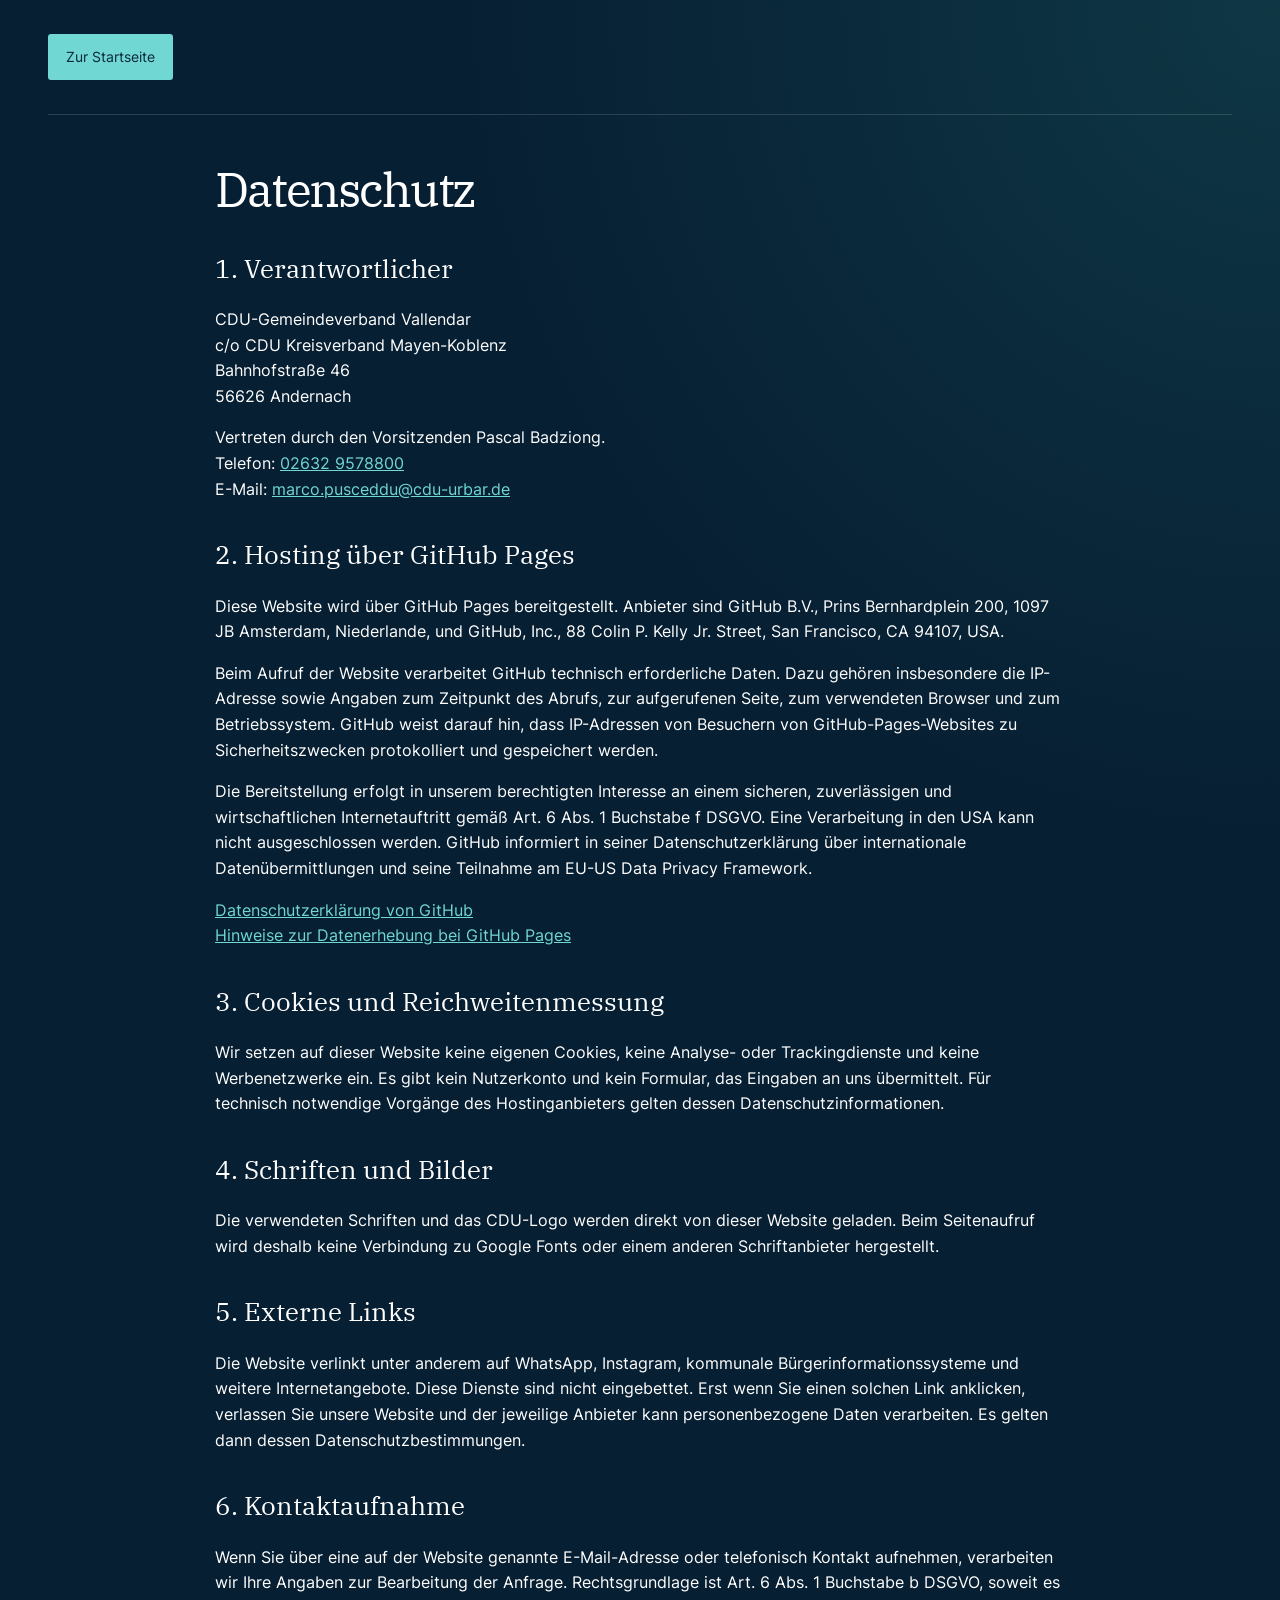
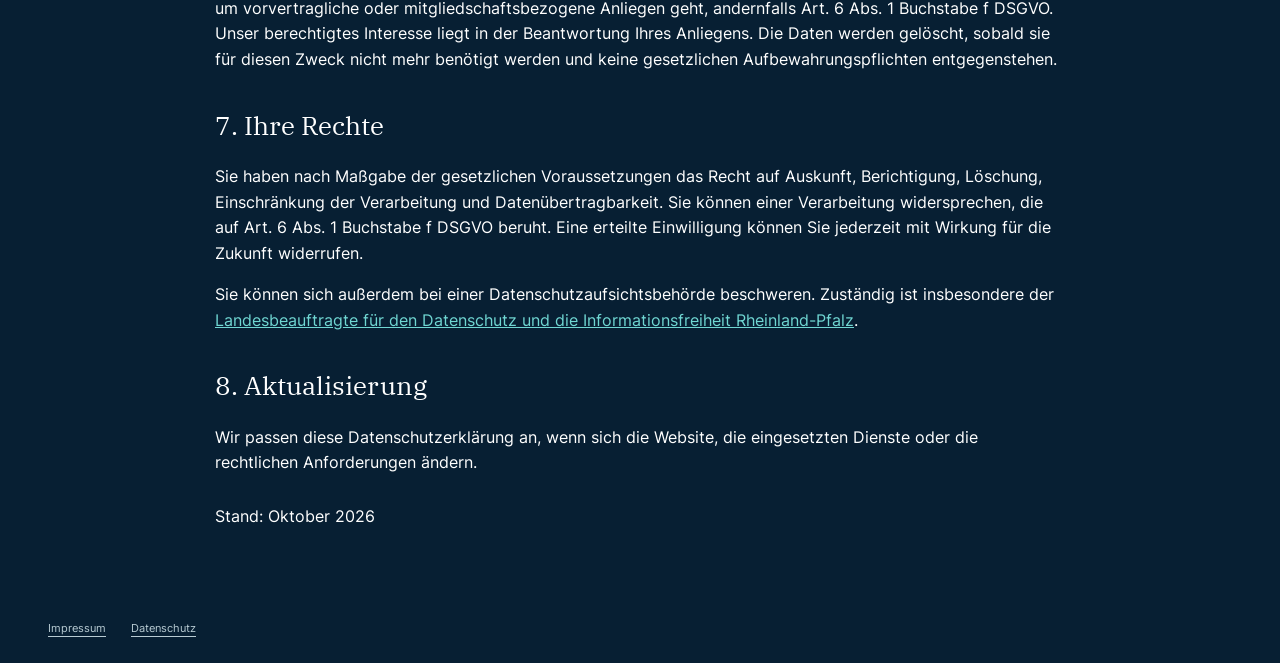
==== datenschutz.html @ 4efd2edb "Publish standalone launch landing page" ====
<!doctype html><html lang="de"><head><meta charset="utf-8"><meta name="viewport" content="width=device-width,initial-scale=1"><meta name="robots" content="noindex,nofollow"><title>Datenschutz | CDU Vallendar</title><link rel="stylesheet" href="landing.css"><link rel="icon" href="favicon.svg"><style>main{max-width:850px;padding-block:48px}main h1{font-size:48px}main h2{font:26px/1.3 Plex,Georgia,serif;margin-top:36px}main a{color:var(--teal)}section{margin-bottom:28px}</style></head><body><header class="shell header"><a class="channel-link" href="./">Zur Startseite</a></header><main class="shell"><h1>Datenschutz</h1>
      <section>
        <h2>1. Verantwortlicher</h2>
        <p><strong>CDU-Gemeindeverband Vallendar</strong><br>c/o CDU Kreisverband Mayen-Koblenz<br>Bahnhofstraße 46<br>56626 Andernach</p>
        <p>Vertreten durch den Vorsitzenden Pascal Badziong.<br>Telefon: <a href="tel:+4926329578800">02632 9578800</a><br>E-Mail: <a href="mailto:marco.pusceddu@cdu-urbar.de">marco.pusceddu@cdu-urbar.de</a></p>
      </section>
      <section>
        <h2>2. Hosting über GitHub Pages</h2>
        <p>Diese Website wird über GitHub Pages bereitgestellt. Anbieter sind GitHub B.V., Prins Bernhardplein 200, 1097 JB Amsterdam, Niederlande, und GitHub, Inc., 88 Colin P. Kelly Jr. Street, San Francisco, CA 94107, USA.</p>
        <p>Beim Aufruf der Website verarbeitet GitHub technisch erforderliche Daten. Dazu gehören insbesondere die IP-Adresse sowie Angaben zum Zeitpunkt des Abrufs, zur aufgerufenen Seite, zum verwendeten Browser und zum Betriebssystem. GitHub weist darauf hin, dass IP-Adressen von Besuchern von GitHub-Pages-Websites zu Sicherheitszwecken protokolliert und gespeichert werden.</p>
        <p>Die Bereitstellung erfolgt in unserem berechtigten Interesse an einem sicheren, zuverlässigen und wirtschaftlichen Internetauftritt gemäß Art. 6 Abs. 1 Buchstabe f DSGVO. Eine Verarbeitung in den USA kann nicht ausgeschlossen werden. GitHub informiert in seiner Datenschutzerklärung über internationale Datenübermittlungen und seine Teilnahme am EU-US Data Privacy Framework.</p>
        <p><a href="https://docs.github.com/de/site-policy/privacy-policies/github-general-privacy-statement">Datenschutzerklärung von GitHub</a><br><a href="https://docs.github.com/de/pages/getting-started-with-github-pages/what-is-github-pages#datensammlung">Hinweise zur Datenerhebung bei GitHub Pages</a></p>
      </section>
      <section>
        <h2>3. Cookies und Reichweitenmessung</h2>
        <p>Wir setzen auf dieser Website keine eigenen Cookies, keine Analyse- oder Trackingdienste und keine Werbenetzwerke ein. Es gibt kein Nutzerkonto und kein Formular, das Eingaben an uns übermittelt. Für technisch notwendige Vorgänge des Hostinganbieters gelten dessen Datenschutzinformationen.</p>
      </section>
      <section>
        <h2>4. Schriften und Bilder</h2>
        <p>Die verwendeten Schriften und das CDU-Logo werden direkt von dieser Website geladen. Beim Seitenaufruf wird deshalb keine Verbindung zu Google Fonts oder einem anderen Schriftanbieter hergestellt.</p>
      </section>
      <section>
        <h2>5. Externe Links</h2>
        <p>Die Website verlinkt unter anderem auf WhatsApp, Instagram, kommunale Bürgerinformationssysteme und weitere Internetangebote. Diese Dienste sind nicht eingebettet. Erst wenn Sie einen solchen Link anklicken, verlassen Sie unsere Website und der jeweilige Anbieter kann personenbezogene Daten verarbeiten. Es gelten dann dessen Datenschutzbestimmungen.</p>
      </section>
      <section>
        <h2>6. Kontaktaufnahme</h2>
        <p>Wenn Sie über eine auf der Website genannte E-Mail-Adresse oder telefonisch Kontakt aufnehmen, verarbeiten wir Ihre Angaben zur Bearbeitung der Anfrage. Rechtsgrundlage ist Art. 6 Abs. 1 Buchstabe b DSGVO, soweit es um vorvertragliche oder mitgliedschaftsbezogene Anliegen geht, andernfalls Art. 6 Abs. 1 Buchstabe f DSGVO. Unser berechtigtes Interesse liegt in der Beantwortung Ihres Anliegens. Die Daten werden gelöscht, sobald sie für diesen Zweck nicht mehr benötigt werden und keine gesetzlichen Aufbewahrungspflichten entgegenstehen.</p>
      </section>
      
      
      <section>
        <h2>7. Ihre Rechte</h2>
        <p>Sie haben nach Maßgabe der gesetzlichen Voraussetzungen das Recht auf Auskunft, Berichtigung, Löschung, Einschränkung der Verarbeitung und Datenübertragbarkeit. Sie können einer Verarbeitung widersprechen, die auf Art. 6 Abs. 1 Buchstabe f DSGVO beruht. Eine erteilte Einwilligung können Sie jederzeit mit Wirkung für die Zukunft widerrufen.</p>
        <p>Sie können sich außerdem bei einer Datenschutzaufsichtsbehörde beschweren. Zuständig ist insbesondere der <a href="https://www.datenschutz.rlp.de/">Landesbeauftragte für den Datenschutz und die Informationsfreiheit Rheinland-Pfalz</a>.</p>
      </section>
      <section>
        <h2>8. Aktualisierung</h2>
        <p>Wir passen diese Datenschutzerklärung an, wenn sich die Website, die eingesetzten Dienste oder die rechtlichen Anforderungen ändern.</p>
      </section>
      <p class="legal-updated">Stand: Oktober 2026</p>
    </main><footer class="shell"><nav><a href="impressum.html">Impressum</a><a href="datenschutz.html">Datenschutz</a></nav></footer></body></html>
---- landing.css ----
@font-face{font-family:Inter;src:url('inter-regular.ttf') format('truetype');font-weight:100 900;font-display:swap}
@font-face{font-family:Plex;src:url('ibm-plex-serif-regular.ttf') format('truetype');font-display:swap}
:root{color-scheme:dark;--navy:#071f33;--teal:#70d7d3;--ink:#0b2739;--muted:#b8cbd3}
*{box-sizing:border-box}html{scroll-behavior:smooth}body{margin:0;background:var(--navy);color:#fff;font-family:Inter,Arial,sans-serif;-webkit-font-smoothing:antialiased;line-height:1.6}body:before{content:"";position:absolute;top:0;right:0;width:65%;height:850px;background:radial-gradient(ellipse at top right,#18565b70,transparent 70%);pointer-events:none;z-index:-1}.shell{width:min(1280px,calc(100% - 96px));margin-inline:auto}.header{display:flex;align-items:center;justify-content:space-between;gap:24px;padding-block:34px;border-bottom:1px solid #ffffff24}.brand{display:flex;gap:24px;align-items:center}.brand img{width:122px;height:auto;background:white;padding:10px 12px;border-radius:3px}.brand span{font-size:13px;line-height:1.45;color:var(--muted)}.brand strong{font-size:18px;color:#fff;font-weight:600}.status{font-size:12px;display:flex;align-items:center;gap:10px;color:var(--muted)}.status i{width:7px;height:7px;flex-shrink:0;background:var(--teal);border-radius:50%}.hero{display:grid;grid-template-columns:minmax(0,1.25fr) minmax(0,1fr);gap:80px;padding-block:78px 70px;align-items:center}.eyebrow{text-transform:uppercase;font-size:11px;letter-spacing:.14em;font-weight:700;color:var(--teal);margin:0 0 24px}h1,h2,p{margin-top:0}h1{font:clamp(48px,5.4vw,78px)/1.09 Plex,Georgia,serif;letter-spacing:-.045em;margin-bottom:30px}h1 em{font-style:normal;color:var(--teal);display:block}.lead{font-size:21px;line-height:1.6;max-width:570px;margin-bottom:19px}.description{color:var(--muted);max-width:520px;font-size:16px}.jump{display:inline-flex;align-items:center;gap:20px;margin-top:20px;color:var(--teal);font-size:14px;text-decoration:none;border-bottom:1px solid #70d7d380;padding-bottom:7px}.jump span{font-size:23px}.notification{background:#f7f6f2;color:var(--ink);padding:36px;border-top:4px solid var(--teal);box-shadow:0 24px 65px #0002;scroll-margin-top:24px}.card-top{display:flex;justify-content:space-between;align-items:center;margin-bottom:22px}.card-top .eyebrow{margin:0;color:#086d73}.mail-icon{width:36px;height:36px;display:grid;place-items:center;border:1px solid #b6cdcd;border-radius:50%;font-size:22px;color:#086d73}.notification h2{font:36px/1.15 Plex,Georgia,serif;letter-spacing:-.025em;margin-bottom:18px}.notification>p{font-size:14px;color:#4c626b}.preview-note{font-size:12px;line-height:1.6;background:#e6eeeb;border-left:3px solid #557d79;padding:12px 14px;margin:22px 0}.preview-note strong{font-weight:600}fieldset{margin:0;padding:0;border:0;min-width:0}label{font-size:13px;display:block}input[type=email]{width:100%;padding:14px 12px;margin-top:8px;border:1px solid #b9c7c9;background:#fff;color:#42535a;border-radius:3px;font:inherit;font-size:14px;opacity:1}.consent{display:flex;align-items:flex-start;gap:10px;margin:18px 0 22px;font-size:12px;color:#4c626b;line-height:1.5}.consent input{flex-shrink:0;width:17px;height:17px;margin:1px 0;accent-color:#087b80}button{width:100%;display:flex;align-items:center;justify-content:space-between;gap:12px;padding:15px 18px;border:0;border-radius:3px;background:#d5e1df;color:#49615f;font:inherit;font-size:14px;font-weight:600;cursor:not-allowed}.notification .fineprint{font-size:11px;line-height:1.6;margin:16px 0 0}.places{display:grid;grid-template-columns:repeat(4,minmax(0,1fr));border-top:1px solid #ffffff24;border-bottom:1px solid #ffffff24;padding-block:26px;gap:24px}.places div+div{border-left:1px solid #ffffff24;padding-left:28px}.places span{font-size:10px;letter-spacing:.1em;text-transform:uppercase;color:var(--teal)}.places h2{font:24px/1.3 Plex,Georgia,serif;margin:8px 0 0}footer{display:flex;justify-content:space-between;gap:12px;flex-wrap:wrap;padding-block:26px;color:var(--muted);font-size:11px}footer p{margin:0}footer nav{display:flex;gap:25px}footer a{color:var(--muted);text-decoration:underline;text-underline-offset:4px}.preview-footer{flex-basis:100%;font-size:10px;color:#97aeb9}a:focus-visible{outline:3px solid var(--teal);outline-offset:6px}.skip{position:absolute;top:-100px;left:20px;padding:10px;background:white;color:var(--ink);z-index:5}.skip:focus{top:10px}.sr-only{position:absolute;width:1px;height:1px;padding:0;overflow:hidden;clip:rect(0,0,0,0);white-space:nowrap;border:0}
@media(min-width:1500px){.hero{padding-block:100px}}
@media(max-width:1050px){.shell{width:calc(100% - 56px)}.hero{gap:36px}.notification{padding:26px}.lead{font-size:18px}.notification h2{font-size:32px}.places h2{font-size:21px}.places div+div{padding-left:16px}}
@media(max-width:760px){.shell{width:calc(100% - 40px)}.header{padding-block:23px;align-items:flex-start}.brand{gap:13px}.brand img{width:95px}.brand span{font-size:10px}.brand strong{font-size:15px}.status{display:none}.hero{grid-template-columns:1fr;gap:35px;padding-block:44px}.eyebrow{font-size:10px;letter-spacing:.09em}h1{font-size:clamp(44px,8.8vw,64px)}.lead{font-size:18px}.description{font-size:15px}.jump{margin-top:8px}.notification{padding:26px}.notification h2{font-size:34px}.places{grid-template-columns:repeat(2,minmax(0,1fr));gap:24px 12px}.places div+div{padding-left:0;border:0}.places h2{font-size:23px}footer{padding-block:24px}}
@media(prefers-reduced-motion:reduce){html{scroll-behavior:auto}}
.whatsapp{display:flex;align-items:center;justify-content:space-between;gap:48px;padding:40px 48px;margin-bottom:60px;background:#103345;border:1px solid #70d7d333}.whatsapp-copy{max-width:650px}.whatsapp .eyebrow{margin-bottom:16px}.whatsapp h2{font:36px/1.2 Plex,Georgia,serif;letter-spacing:-.025em;margin-bottom:18px}.whatsapp-copy>p:not(.eyebrow){color:var(--muted);font-size:15px}.channel-link{display:inline-flex;gap:22px;align-items:center;background:var(--teal);color:var(--ink);padding:12px 18px;border-radius:3px;text-decoration:none;font-size:14px;font-weight:600}.whatsapp-copy .channel-privacy{font-size:11px!important;margin:16px 0 0;max-width:560px}.qr-card{flex:0 0 210px;background:#fff;color:var(--ink);margin:0;padding:20px;text-align:center;border-radius:4px}.qr-window{position:relative;width:145px;height:145px;overflow:hidden;margin:0 auto 12px;background:#fff}.qr-window img{position:absolute;width:321px;max-width:none;height:auto;left:-93px;top:-142px}.qr-card strong{display:block;font-size:14px}.qr-card figcaption span{display:block;font-size:11px;line-height:1.5;margin-top:6px;color:#4c626b}
@media(max-width:760px){.whatsapp{flex-direction:column;align-items:flex-start;padding:26px;gap:26px;margin-bottom:40px}.whatsapp h2{font-size:30px}.qr-card{flex-basis:auto;align-self:center;width:210px}}
[hidden]{display:none!important}.signup-trap{position:absolute;left:-10000px;width:1px;height:1px;overflow:hidden}.notification button:not(:disabled){background:#087b80;color:white;cursor:pointer}.notification input:focus-visible,.notification button:focus-visible,.notification a:focus-visible{outline:3px solid #087b80;outline-offset:3px}.notification a{color:#076a70}.notification .is-error{background:#fae8e2;border-color:#a4402a;color:#722d1c}#signup-security:not(:empty){margin-bottom:16px}#signup-result:focus{outline:2px solid #087b80;outline-offset:3px}
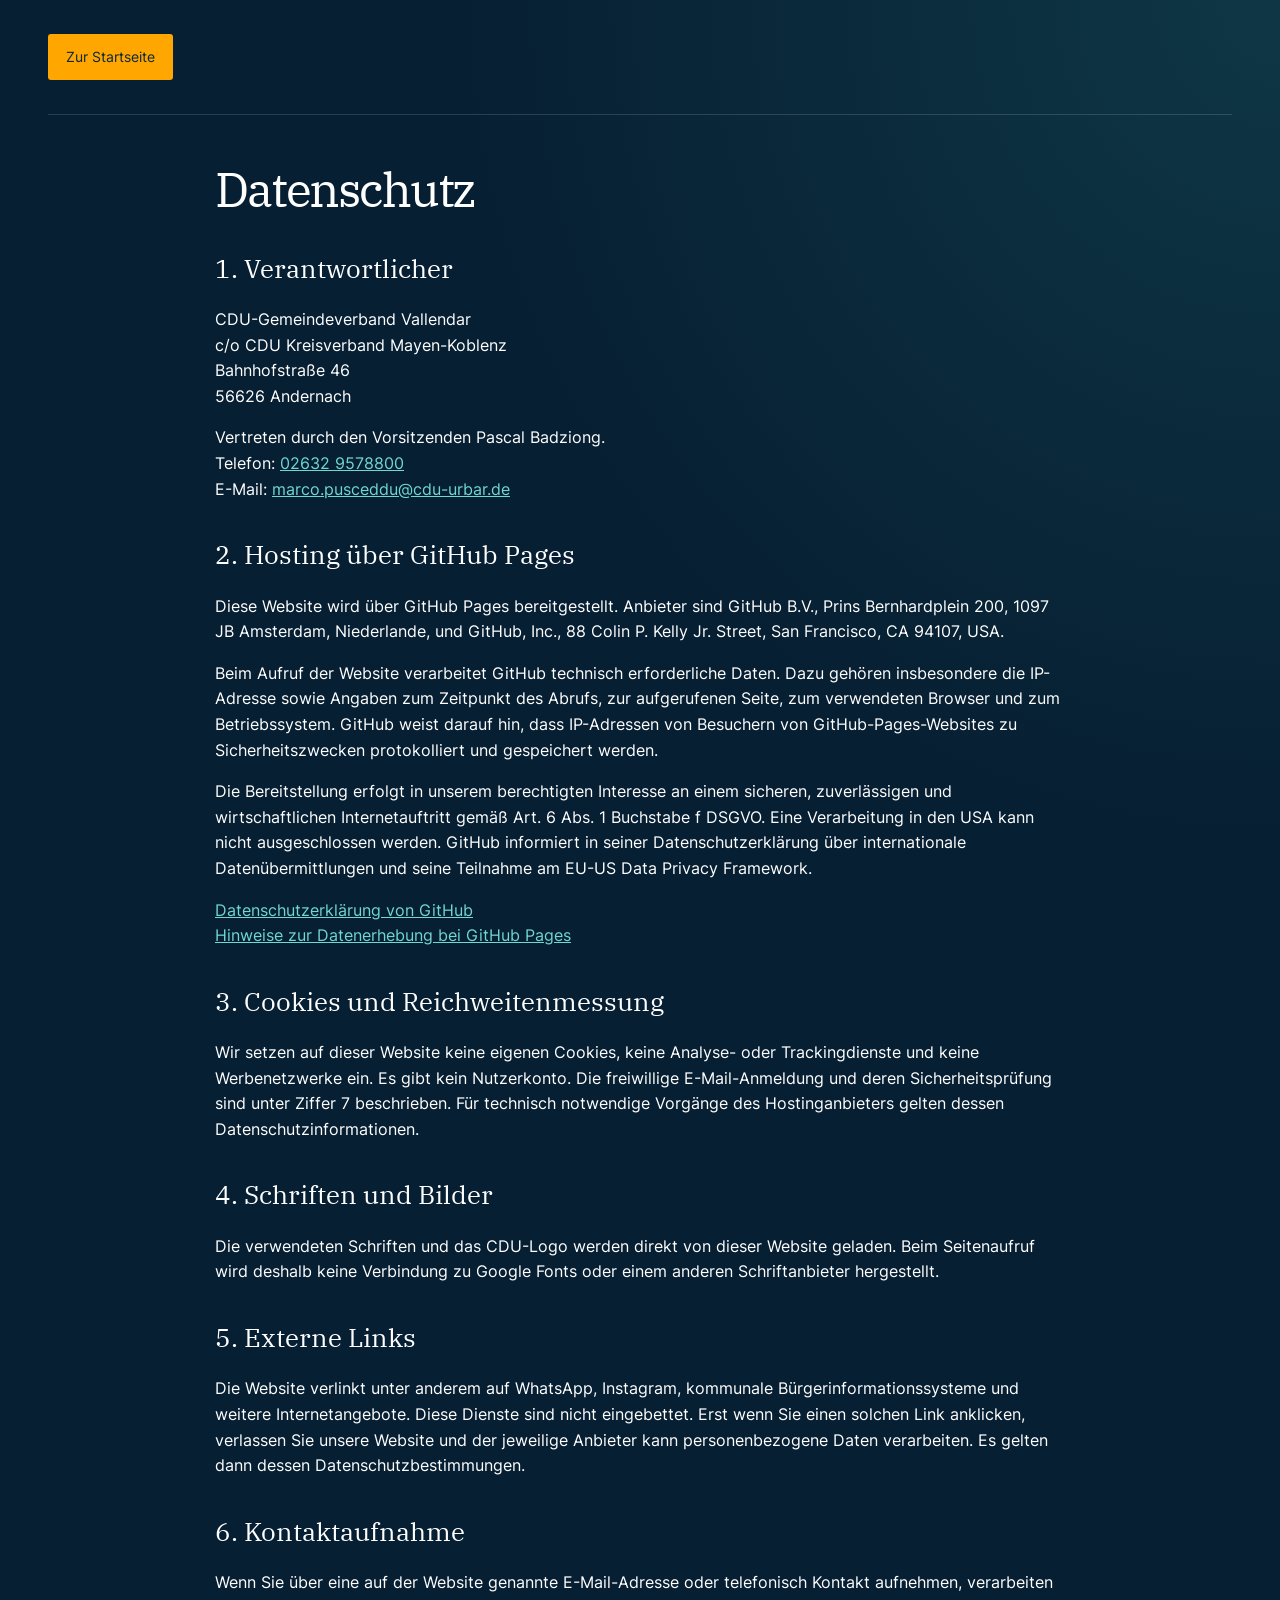
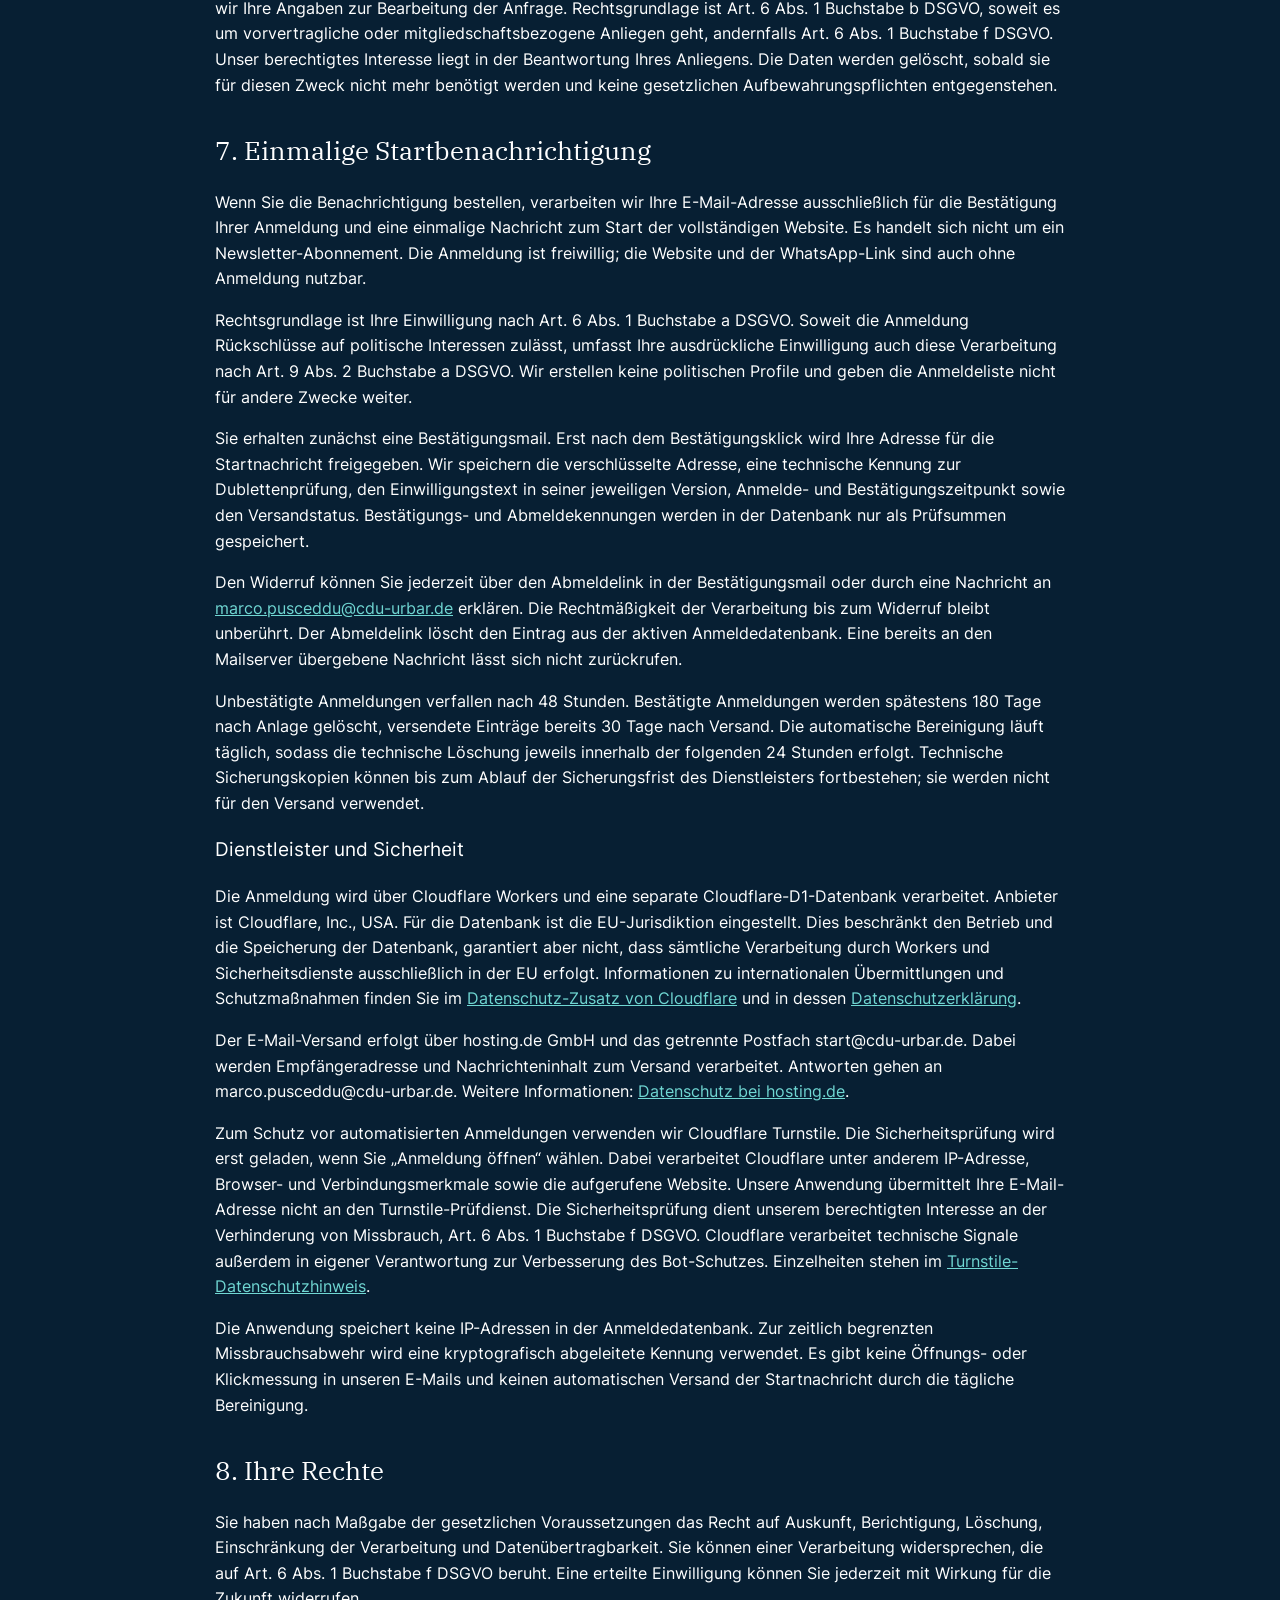
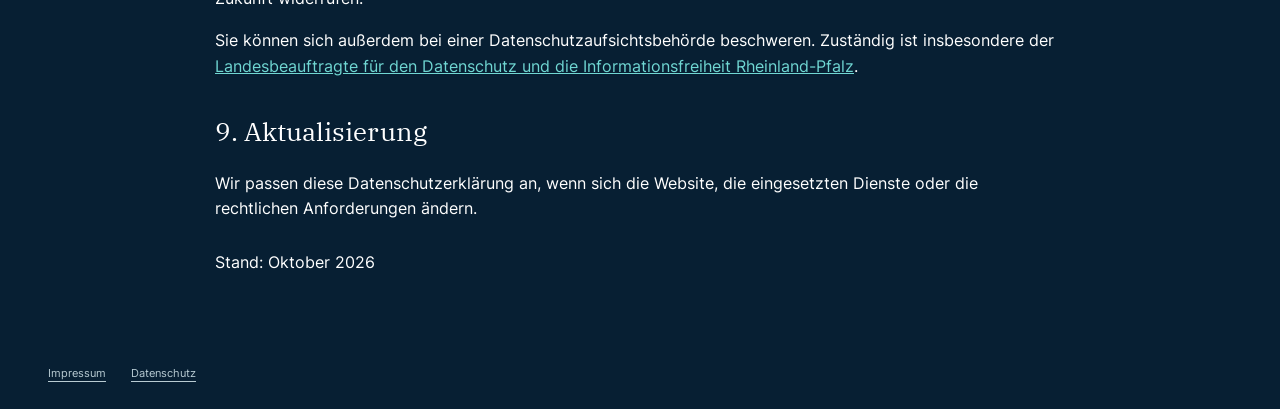
==== commit 8d2c54e4: "E-Mail-Startbenachrichtigung nach Freigabe aktivieren" ====
--- a/datenschutz.html
+++ b/datenschutz.html
@@ -13,7 +13,7 @@
       </section>
       <section>
         <h2>3. Cookies und Reichweitenmessung</h2>
-        <p>Wir setzen auf dieser Website keine eigenen Cookies, keine Analyse- oder Trackingdienste und keine Werbenetzwerke ein. Es gibt kein Nutzerkonto und kein Formular, das Eingaben an uns übermittelt. Für technisch notwendige Vorgänge des Hostinganbieters gelten dessen Datenschutzinformationen.</p>
+        <p>Wir setzen auf dieser Website keine eigenen Cookies, keine Analyse- oder Trackingdienste und keine Werbenetzwerke ein. Es gibt kein Nutzerkonto. Die freiwillige E-Mail-Anmeldung und deren Sicherheitsprüfung sind unter Ziffer 7 beschrieben. Für technisch notwendige Vorgänge des Hostinganbieters gelten dessen Datenschutzinformationen.</p>
       </section>
       <section>
         <h2>4. Schriften und Bilder</h2>
@@ -30,12 +30,24 @@
       
       
       <section>
-        <h2>7. Ihre Rechte</h2>
+  <h2 id="startbenachrichtigung">7. Einmalige Startbenachrichtigung</h2>
+  <p>Wenn Sie die Benachrichtigung bestellen, verarbeiten wir Ihre E-Mail-Adresse ausschließlich für die Bestätigung Ihrer Anmeldung und eine einmalige Nachricht zum Start der vollständigen Website. Es handelt sich nicht um ein Newsletter-Abonnement. Die Anmeldung ist freiwillig; die Website und der WhatsApp-Link sind auch ohne Anmeldung nutzbar.</p>
+  <p>Rechtsgrundlage ist Ihre Einwilligung nach Art. 6 Abs. 1 Buchstabe a DSGVO. Soweit die Anmeldung Rückschlüsse auf politische Interessen zulässt, umfasst Ihre ausdrückliche Einwilligung auch diese Verarbeitung nach Art. 9 Abs. 2 Buchstabe a DSGVO. Wir erstellen keine politischen Profile und geben die Anmeldeliste nicht für andere Zwecke weiter.</p>
+  <p>Sie erhalten zunächst eine Bestätigungsmail. Erst nach dem Bestätigungsklick wird Ihre Adresse für die Startnachricht freigegeben. Wir speichern die verschlüsselte Adresse, eine technische Kennung zur Dublettenprüfung, den Einwilligungstext in seiner jeweiligen Version, Anmelde- und Bestätigungszeitpunkt sowie den Versandstatus. Bestätigungs- und Abmeldekennungen werden in der Datenbank nur als Prüfsummen gespeichert.</p>
+  <p>Den Widerruf können Sie jederzeit über den Abmeldelink in der Bestätigungsmail oder durch eine Nachricht an <a href="mailto:marco.pusceddu@cdu-urbar.de">marco.pusceddu@cdu-urbar.de</a> erklären. Die Rechtmäßigkeit der Verarbeitung bis zum Widerruf bleibt unberührt. Der Abmeldelink löscht den Eintrag aus der aktiven Anmeldedatenbank. Eine bereits an den Mailserver übergebene Nachricht lässt sich nicht zurückrufen.</p>
+  <p>Unbestätigte Anmeldungen verfallen nach 48 Stunden. Bestätigte Anmeldungen werden spätestens 180 Tage nach Anlage gelöscht, versendete Einträge bereits 30 Tage nach Versand. Die automatische Bereinigung läuft täglich, sodass die technische Löschung jeweils innerhalb der folgenden 24 Stunden erfolgt. Technische Sicherungskopien können bis zum Ablauf der Sicherungsfrist des Dienstleisters fortbestehen; sie werden nicht für den Versand verwendet.</p>
+  <h3>Dienstleister und Sicherheit</h3>
+  <p>Die Anmeldung wird über Cloudflare Workers und eine separate Cloudflare-D1-Datenbank verarbeitet. Anbieter ist Cloudflare, Inc., USA. Für die Datenbank ist die EU-Jurisdiktion eingestellt. Dies beschränkt den Betrieb und die Speicherung der Datenbank, garantiert aber nicht, dass sämtliche Verarbeitung durch Workers und Sicherheitsdienste ausschließlich in der EU erfolgt. Informationen zu internationalen Übermittlungen und Schutzmaßnahmen finden Sie im <a href="https://www.cloudflare.com/cloudflare-customer-dpa/" target="_blank" rel="noopener noreferrer">Datenschutz-Zusatz von Cloudflare</a> und in dessen <a href="https://www.cloudflare.com/privacypolicy/" target="_blank" rel="noopener noreferrer">Datenschutzerklärung</a>.</p>
+  <p>Der E-Mail-Versand erfolgt über hosting.de GmbH und das getrennte Postfach start@cdu-urbar.de. Dabei werden Empfängeradresse und Nachrichteninhalt zum Versand verarbeitet. Antworten gehen an marco.pusceddu@cdu-urbar.de. Weitere Informationen: <a href="https://www.hosting.de/ueber-uns/datenschutz/" target="_blank" rel="noopener noreferrer">Datenschutz bei hosting.de</a>.</p>
+  <p>Zum Schutz vor automatisierten Anmeldungen verwenden wir Cloudflare Turnstile. Die Sicherheitsprüfung wird erst geladen, wenn Sie „Anmeldung öffnen“ wählen. Dabei verarbeitet Cloudflare unter anderem IP-Adresse, Browser- und Verbindungsmerkmale sowie die aufgerufene Website. Unsere Anwendung übermittelt Ihre E-Mail-Adresse nicht an den Turnstile-Prüfdienst. Die Sicherheitsprüfung dient unserem berechtigten Interesse an der Verhinderung von Missbrauch, Art. 6 Abs. 1 Buchstabe f DSGVO. Cloudflare verarbeitet technische Signale außerdem in eigener Verantwortung zur Verbesserung des Bot-Schutzes. Einzelheiten stehen im <a href="https://www.cloudflare.com/turnstile-privacy-policy/" target="_blank" rel="noopener noreferrer">Turnstile-Datenschutzhinweis</a>.</p>
+  <p>Die Anwendung speichert keine IP-Adressen in der Anmeldedatenbank. Zur zeitlich begrenzten Missbrauchsabwehr wird eine kryptografisch abgeleitete Kennung verwendet. Es gibt keine Öffnungs- oder Klickmessung in unseren E-Mails und keinen automatischen Versand der Startnachricht durch die tägliche Bereinigung.</p>
+</section>
+<section><h2>8. Ihre Rechte</h2>
         <p>Sie haben nach Maßgabe der gesetzlichen Voraussetzungen das Recht auf Auskunft, Berichtigung, Löschung, Einschränkung der Verarbeitung und Datenübertragbarkeit. Sie können einer Verarbeitung widersprechen, die auf Art. 6 Abs. 1 Buchstabe f DSGVO beruht. Eine erteilte Einwilligung können Sie jederzeit mit Wirkung für die Zukunft widerrufen.</p>
         <p>Sie können sich außerdem bei einer Datenschutzaufsichtsbehörde beschweren. Zuständig ist insbesondere der <a href="https://www.datenschutz.rlp.de/">Landesbeauftragte für den Datenschutz und die Informationsfreiheit Rheinland-Pfalz</a>.</p>
       </section>
       <section>
-        <h2>8. Aktualisierung</h2>
+        <h2>9. Aktualisierung</h2>
         <p>Wir passen diese Datenschutzerklärung an, wenn sich die Website, die eingesetzten Dienste oder die rechtlichen Anforderungen ändern.</p>
       </section>
       <p class="legal-updated">Stand: Oktober 2026</p>
--- a/landing.css
+++ b/landing.css
@@ -1,11 +1,21 @@
 @font-face{font-family:Inter;src:url('inter-regular.ttf') format('truetype');font-weight:100 900;font-display:swap}
 @font-face{font-family:Plex;src:url('ibm-plex-serif-regular.ttf') format('truetype');font-display:swap}
-:root{color-scheme:dark;--navy:#071f33;--teal:#70d7d3;--ink:#0b2739;--muted:#b8cbd3}
+:root{color-scheme:dark;--navy:#071f33;--teal:#70d7d3;--ink:#0b2739;--muted:#b8cbd3;--cdu-gold:#ffa600}
 *{box-sizing:border-box}html{scroll-behavior:smooth}body{margin:0;background:var(--navy);color:#fff;font-family:Inter,Arial,sans-serif;-webkit-font-smoothing:antialiased;line-height:1.6}body:before{content:"";position:absolute;top:0;right:0;width:65%;height:850px;background:radial-gradient(ellipse at top right,#18565b70,transparent 70%);pointer-events:none;z-index:-1}.shell{width:min(1280px,calc(100% - 96px));margin-inline:auto}.header{display:flex;align-items:center;justify-content:space-between;gap:24px;padding-block:34px;border-bottom:1px solid #ffffff24}.brand{display:flex;gap:24px;align-items:center}.brand img{width:122px;height:auto;background:white;padding:10px 12px;border-radius:3px}.brand span{font-size:13px;line-height:1.45;color:var(--muted)}.brand strong{font-size:18px;color:#fff;font-weight:600}.status{font-size:12px;display:flex;align-items:center;gap:10px;color:var(--muted)}.status i{width:7px;height:7px;flex-shrink:0;background:var(--teal);border-radius:50%}.hero{display:grid;grid-template-columns:minmax(0,1.25fr) minmax(0,1fr);gap:80px;padding-block:78px 70px;align-items:center}.eyebrow{text-transform:uppercase;font-size:11px;letter-spacing:.14em;font-weight:700;color:var(--teal);margin:0 0 24px}h1,h2,p{margin-top:0}h1{font:clamp(48px,5.4vw,78px)/1.09 Plex,Georgia,serif;letter-spacing:-.045em;margin-bottom:30px}h1 em{font-style:normal;color:var(--teal);display:block}.lead{font-size:21px;line-height:1.6;max-width:570px;margin-bottom:19px}.description{color:var(--muted);max-width:520px;font-size:16px}.jump{display:inline-flex;align-items:center;gap:20px;margin-top:20px;color:var(--teal);font-size:14px;text-decoration:none;border-bottom:1px solid #70d7d380;padding-bottom:7px}.jump span{font-size:23px}.notification{background:#f7f6f2;color:var(--ink);padding:36px;border-top:4px solid var(--teal);box-shadow:0 24px 65px #0002;scroll-margin-top:24px}.card-top{display:flex;justify-content:space-between;align-items:center;margin-bottom:22px}.card-top .eyebrow{margin:0;color:#086d73}.mail-icon{width:36px;height:36px;display:grid;place-items:center;border:1px solid #b6cdcd;border-radius:50%;font-size:22px;color:#086d73}.notification h2{font:36px/1.15 Plex,Georgia,serif;letter-spacing:-.025em;margin-bottom:18px}.notification>p{font-size:14px;color:#4c626b}.preview-note{font-size:12px;line-height:1.6;background:#e6eeeb;border-left:3px solid #557d79;padding:12px 14px;margin:22px 0}.preview-note strong{font-weight:600}fieldset{margin:0;padding:0;border:0;min-width:0}label{font-size:13px;display:block}input[type=email]{width:100%;padding:14px 12px;margin-top:8px;border:1px solid #b9c7c9;background:#fff;color:#42535a;border-radius:3px;font:inherit;font-size:14px;opacity:1}.consent{display:flex;align-items:flex-start;gap:10px;margin:18px 0 22px;font-size:12px;color:#4c626b;line-height:1.5}.consent input{flex-shrink:0;width:17px;height:17px;margin:1px 0;accent-color:#087b80}button{width:100%;display:flex;align-items:center;justify-content:space-between;gap:12px;padding:15px 18px;border:0;border-radius:3px;background:#d5e1df;color:#49615f;font:inherit;font-size:14px;font-weight:600;cursor:not-allowed}.notification .fineprint{font-size:11px;line-height:1.6;margin:16px 0 0}.places{display:grid;grid-template-columns:repeat(4,minmax(0,1fr));border-top:1px solid #ffffff24;border-bottom:1px solid #ffffff24;padding-block:26px;gap:24px}.places div+div{border-left:1px solid #ffffff24;padding-left:28px}.places span{font-size:10px;letter-spacing:.1em;text-transform:uppercase;color:var(--teal)}.places h2{font:24px/1.3 Plex,Georgia,serif;margin:8px 0 0}footer{display:flex;justify-content:space-between;gap:12px;flex-wrap:wrap;padding-block:26px;color:var(--muted);font-size:11px}footer p{margin:0}footer nav{display:flex;gap:25px}footer a{color:var(--muted);text-decoration:underline;text-underline-offset:4px}.preview-footer{flex-basis:100%;font-size:10px;color:#97aeb9}a:focus-visible{outline:3px solid var(--teal);outline-offset:6px}.skip{position:absolute;top:-100px;left:20px;padding:10px;background:white;color:var(--ink);z-index:5}.skip:focus{top:10px}.sr-only{position:absolute;width:1px;height:1px;padding:0;overflow:hidden;clip:rect(0,0,0,0);white-space:nowrap;border:0}
 @media(min-width:1500px){.hero{padding-block:100px}}
 @media(max-width:1050px){.shell{width:calc(100% - 56px)}.hero{gap:36px}.notification{padding:26px}.lead{font-size:18px}.notification h2{font-size:32px}.places h2{font-size:21px}.places div+div{padding-left:16px}}
 @media(max-width:760px){.shell{width:calc(100% - 40px)}.header{padding-block:23px;align-items:flex-start}.brand{gap:13px}.brand img{width:95px}.brand span{font-size:10px}.brand strong{font-size:15px}.status{display:none}.hero{grid-template-columns:1fr;gap:35px;padding-block:44px}.eyebrow{font-size:10px;letter-spacing:.09em}h1{font-size:clamp(44px,8.8vw,64px)}.lead{font-size:18px}.description{font-size:15px}.jump{margin-top:8px}.notification{padding:26px}.notification h2{font-size:34px}.places{grid-template-columns:repeat(2,minmax(0,1fr));gap:24px 12px}.places div+div{padding-left:0;border:0}.places h2{font-size:23px}footer{padding-block:24px}}
 @media(prefers-reduced-motion:reduce){html{scroll-behavior:auto}}
+.brand-copy{min-width:0;max-width:480px}.brand-copy strong{display:block;font-size:17px;line-height:1.4}.brand-copy .brand-places{display:block;margin-top:6px;font-size:12px;line-height:1.6;color:var(--teal)}.brand{min-width:0}.status{flex-shrink:0}
+/* Match the main site's warm accent; retain teal for secondary information. */
+h1 em,.jump{color:var(--cdu-gold)}
+.jump{border-bottom-color:#ffa60080}
+.status i{background:var(--cdu-gold)}
+.notification{border-top-color:var(--cdu-gold)}
+@media(max-width:1050px){.header .status{display:none}}
+@media(max-width:760px){.brand{align-items:center;gap:14px}.brand img{width:78px;flex-shrink:0}.brand-copy strong{font-size:14px;line-height:1.45}.brand-copy .brand-places{font-size:11px;line-height:1.7;margin-top:5px}}
 .whatsapp{display:flex;align-items:center;justify-content:space-between;gap:48px;padding:40px 48px;margin-bottom:60px;background:#103345;border:1px solid #70d7d333}.whatsapp-copy{max-width:650px}.whatsapp .eyebrow{margin-bottom:16px}.whatsapp h2{font:36px/1.2 Plex,Georgia,serif;letter-spacing:-.025em;margin-bottom:18px}.whatsapp-copy>p:not(.eyebrow){color:var(--muted);font-size:15px}.channel-link{display:inline-flex;gap:22px;align-items:center;background:var(--teal);color:var(--ink);padding:12px 18px;border-radius:3px;text-decoration:none;font-size:14px;font-weight:600}.whatsapp-copy .channel-privacy{font-size:11px!important;margin:16px 0 0;max-width:560px}.qr-card{flex:0 0 210px;background:#fff;color:var(--ink);margin:0;padding:20px;text-align:center;border-radius:4px}.qr-window{position:relative;width:145px;height:145px;overflow:hidden;margin:0 auto 12px;background:#fff}.qr-window img{position:absolute;width:321px;max-width:none;height:auto;left:-93px;top:-142px}.qr-card strong{display:block;font-size:14px}.qr-card figcaption span{display:block;font-size:11px;line-height:1.5;margin-top:6px;color:#4c626b}
 @media(max-width:760px){.whatsapp{flex-direction:column;align-items:flex-start;padding:26px;gap:26px;margin-bottom:40px}.whatsapp h2{font-size:30px}.qr-card{flex-basis:auto;align-self:center;width:210px}}
 [hidden]{display:none!important}.signup-trap{position:absolute;left:-10000px;width:1px;height:1px;overflow:hidden}.notification button:not(:disabled){background:#087b80;color:white;cursor:pointer}.notification input:focus-visible,.notification button:focus-visible,.notification a:focus-visible{outline:3px solid #087b80;outline-offset:3px}.notification a{color:#076a70}.notification .is-error{background:#fae8e2;border-color:#a4402a;color:#722d1c}#signup-security:not(:empty){margin-bottom:16px}#signup-result:focus{outline:2px solid #087b80;outline-offset:3px}
+.channel-link,.notification button:not(:disabled){background:var(--cdu-gold);color:var(--ink)}
+.channel-link:hover,.notification button:not(:disabled):hover{background:#ffbb3d}
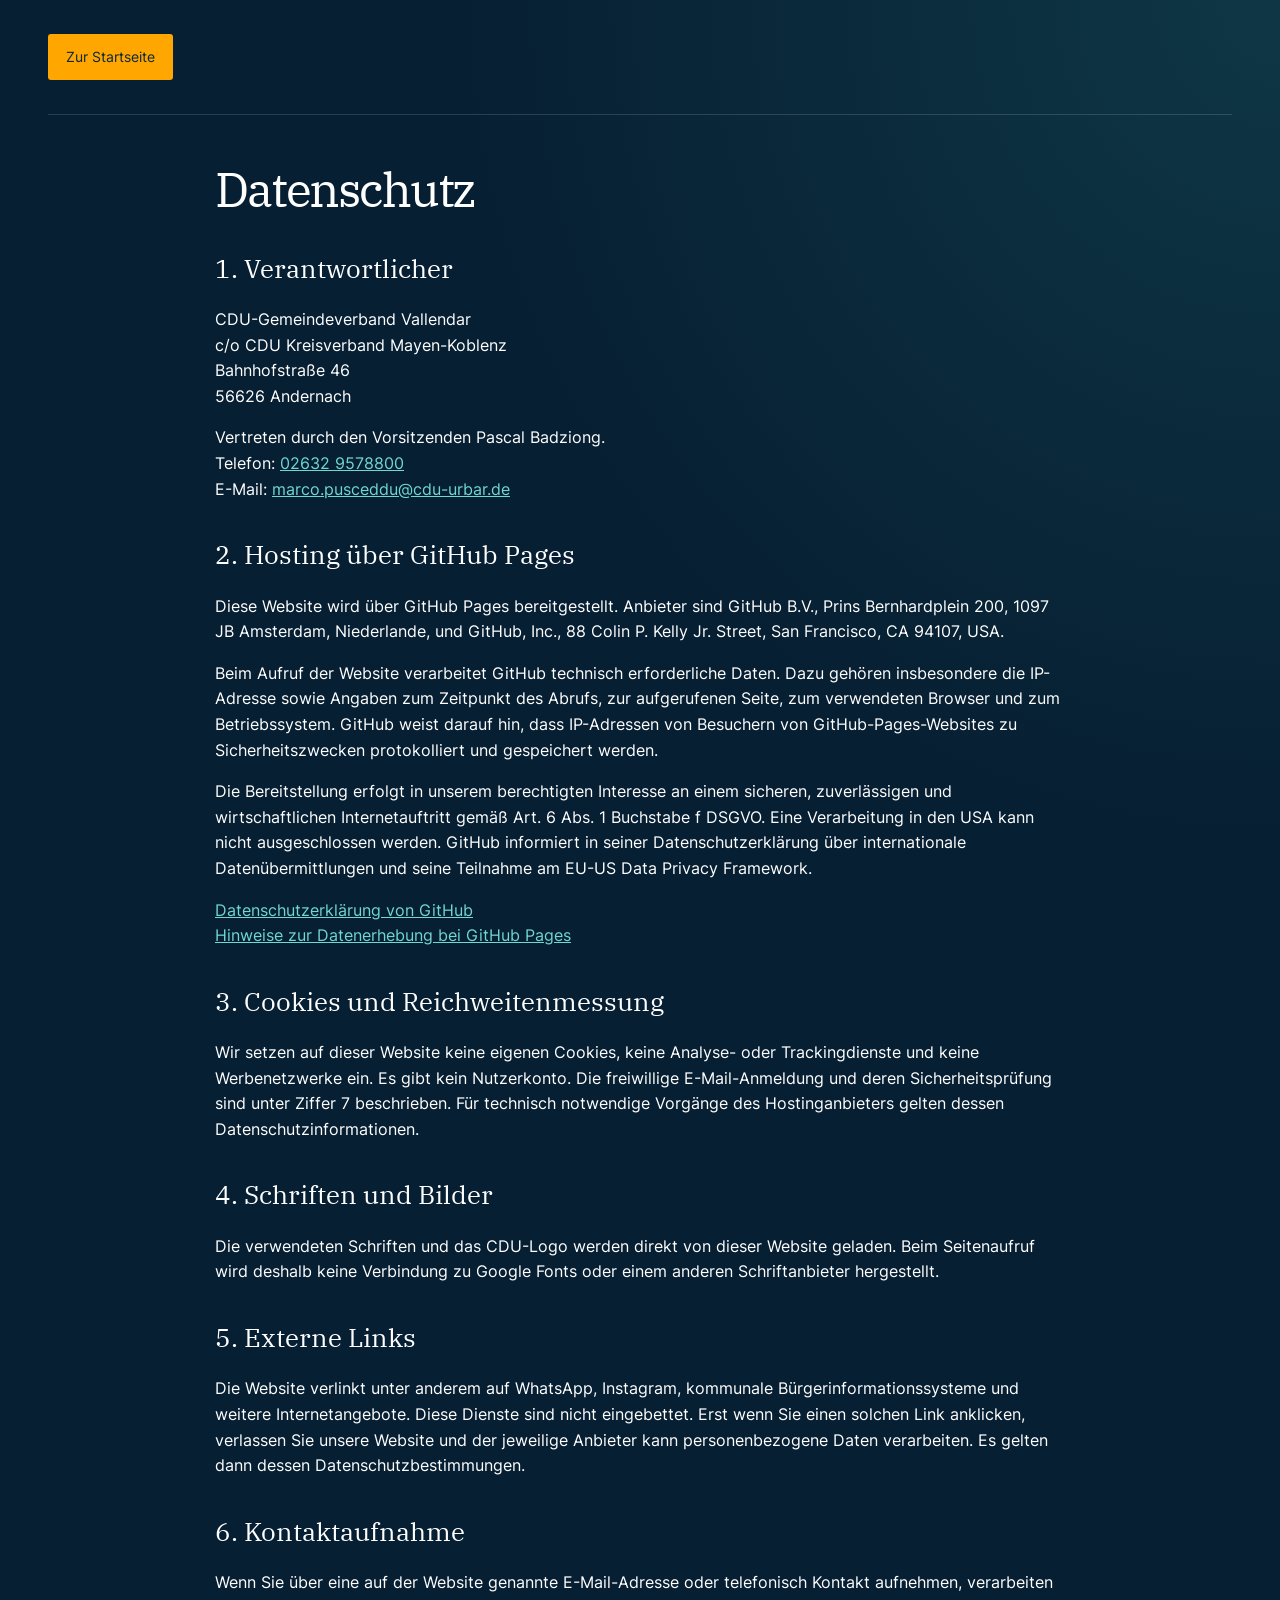
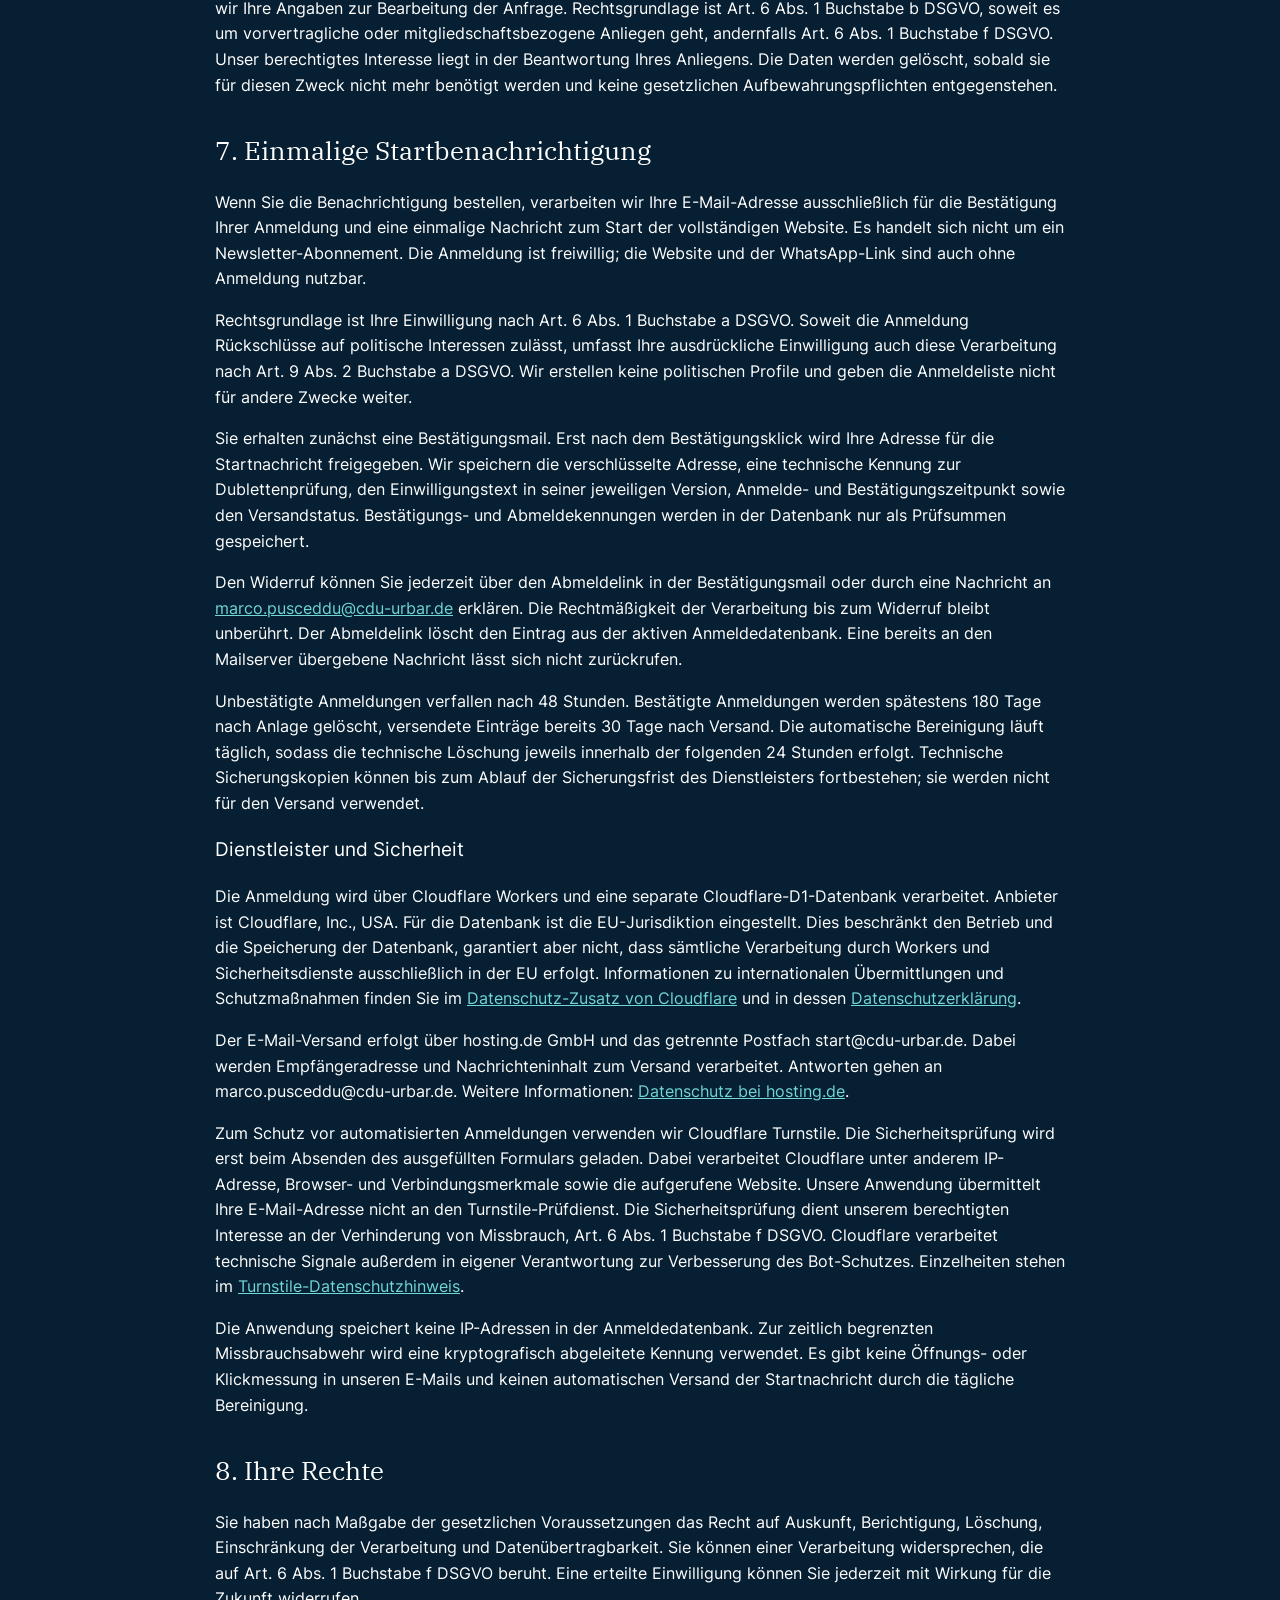
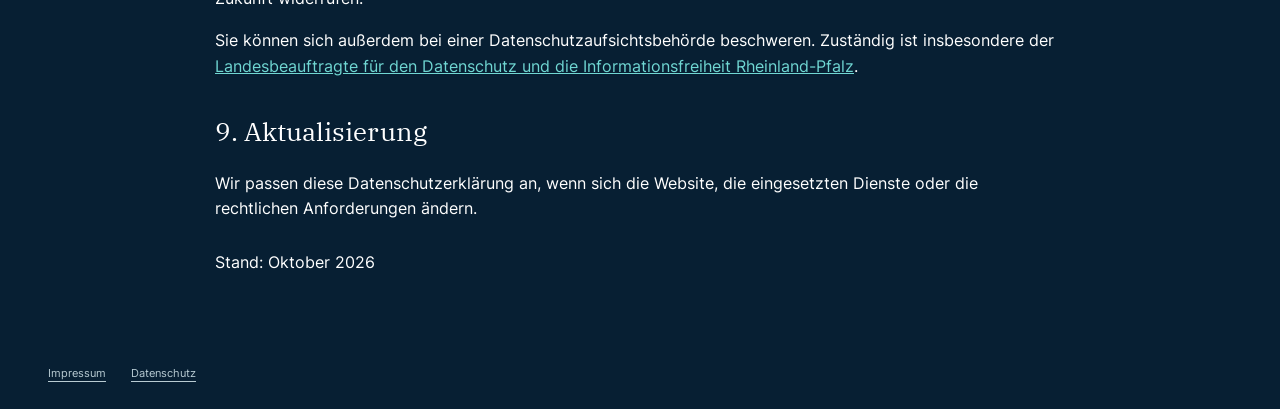
==== commit dac7b154: "Anmeldung ohne zusätzlichen Öffnen-Klick" ====
--- a/datenschutz.html
+++ b/datenschutz.html
@@ -39,7 +39,7 @@
   <h3>Dienstleister und Sicherheit</h3>
   <p>Die Anmeldung wird über Cloudflare Workers und eine separate Cloudflare-D1-Datenbank verarbeitet. Anbieter ist Cloudflare, Inc., USA. Für die Datenbank ist die EU-Jurisdiktion eingestellt. Dies beschränkt den Betrieb und die Speicherung der Datenbank, garantiert aber nicht, dass sämtliche Verarbeitung durch Workers und Sicherheitsdienste ausschließlich in der EU erfolgt. Informationen zu internationalen Übermittlungen und Schutzmaßnahmen finden Sie im <a href="https://www.cloudflare.com/cloudflare-customer-dpa/" target="_blank" rel="noopener noreferrer">Datenschutz-Zusatz von Cloudflare</a> und in dessen <a href="https://www.cloudflare.com/privacypolicy/" target="_blank" rel="noopener noreferrer">Datenschutzerklärung</a>.</p>
   <p>Der E-Mail-Versand erfolgt über hosting.de GmbH und das getrennte Postfach start@cdu-urbar.de. Dabei werden Empfängeradresse und Nachrichteninhalt zum Versand verarbeitet. Antworten gehen an marco.pusceddu@cdu-urbar.de. Weitere Informationen: <a href="https://www.hosting.de/ueber-uns/datenschutz/" target="_blank" rel="noopener noreferrer">Datenschutz bei hosting.de</a>.</p>
-  <p>Zum Schutz vor automatisierten Anmeldungen verwenden wir Cloudflare Turnstile. Die Sicherheitsprüfung wird erst geladen, wenn Sie „Anmeldung öffnen“ wählen. Dabei verarbeitet Cloudflare unter anderem IP-Adresse, Browser- und Verbindungsmerkmale sowie die aufgerufene Website. Unsere Anwendung übermittelt Ihre E-Mail-Adresse nicht an den Turnstile-Prüfdienst. Die Sicherheitsprüfung dient unserem berechtigten Interesse an der Verhinderung von Missbrauch, Art. 6 Abs. 1 Buchstabe f DSGVO. Cloudflare verarbeitet technische Signale außerdem in eigener Verantwortung zur Verbesserung des Bot-Schutzes. Einzelheiten stehen im <a href="https://www.cloudflare.com/turnstile-privacy-policy/" target="_blank" rel="noopener noreferrer">Turnstile-Datenschutzhinweis</a>.</p>
+  <p>Zum Schutz vor automatisierten Anmeldungen verwenden wir Cloudflare Turnstile. Die Sicherheitsprüfung wird erst beim Absenden des ausgefüllten Formulars geladen. Dabei verarbeitet Cloudflare unter anderem IP-Adresse, Browser- und Verbindungsmerkmale sowie die aufgerufene Website. Unsere Anwendung übermittelt Ihre E-Mail-Adresse nicht an den Turnstile-Prüfdienst. Die Sicherheitsprüfung dient unserem berechtigten Interesse an der Verhinderung von Missbrauch, Art. 6 Abs. 1 Buchstabe f DSGVO. Cloudflare verarbeitet technische Signale außerdem in eigener Verantwortung zur Verbesserung des Bot-Schutzes. Einzelheiten stehen im <a href="https://www.cloudflare.com/turnstile-privacy-policy/" target="_blank" rel="noopener noreferrer">Turnstile-Datenschutzhinweis</a>.</p>
   <p>Die Anwendung speichert keine IP-Adressen in der Anmeldedatenbank. Zur zeitlich begrenzten Missbrauchsabwehr wird eine kryptografisch abgeleitete Kennung verwendet. Es gibt keine Öffnungs- oder Klickmessung in unseren E-Mails und keinen automatischen Versand der Startnachricht durch die tägliche Bereinigung.</p>
 </section>
 <section><h2>8. Ihre Rechte</h2>
